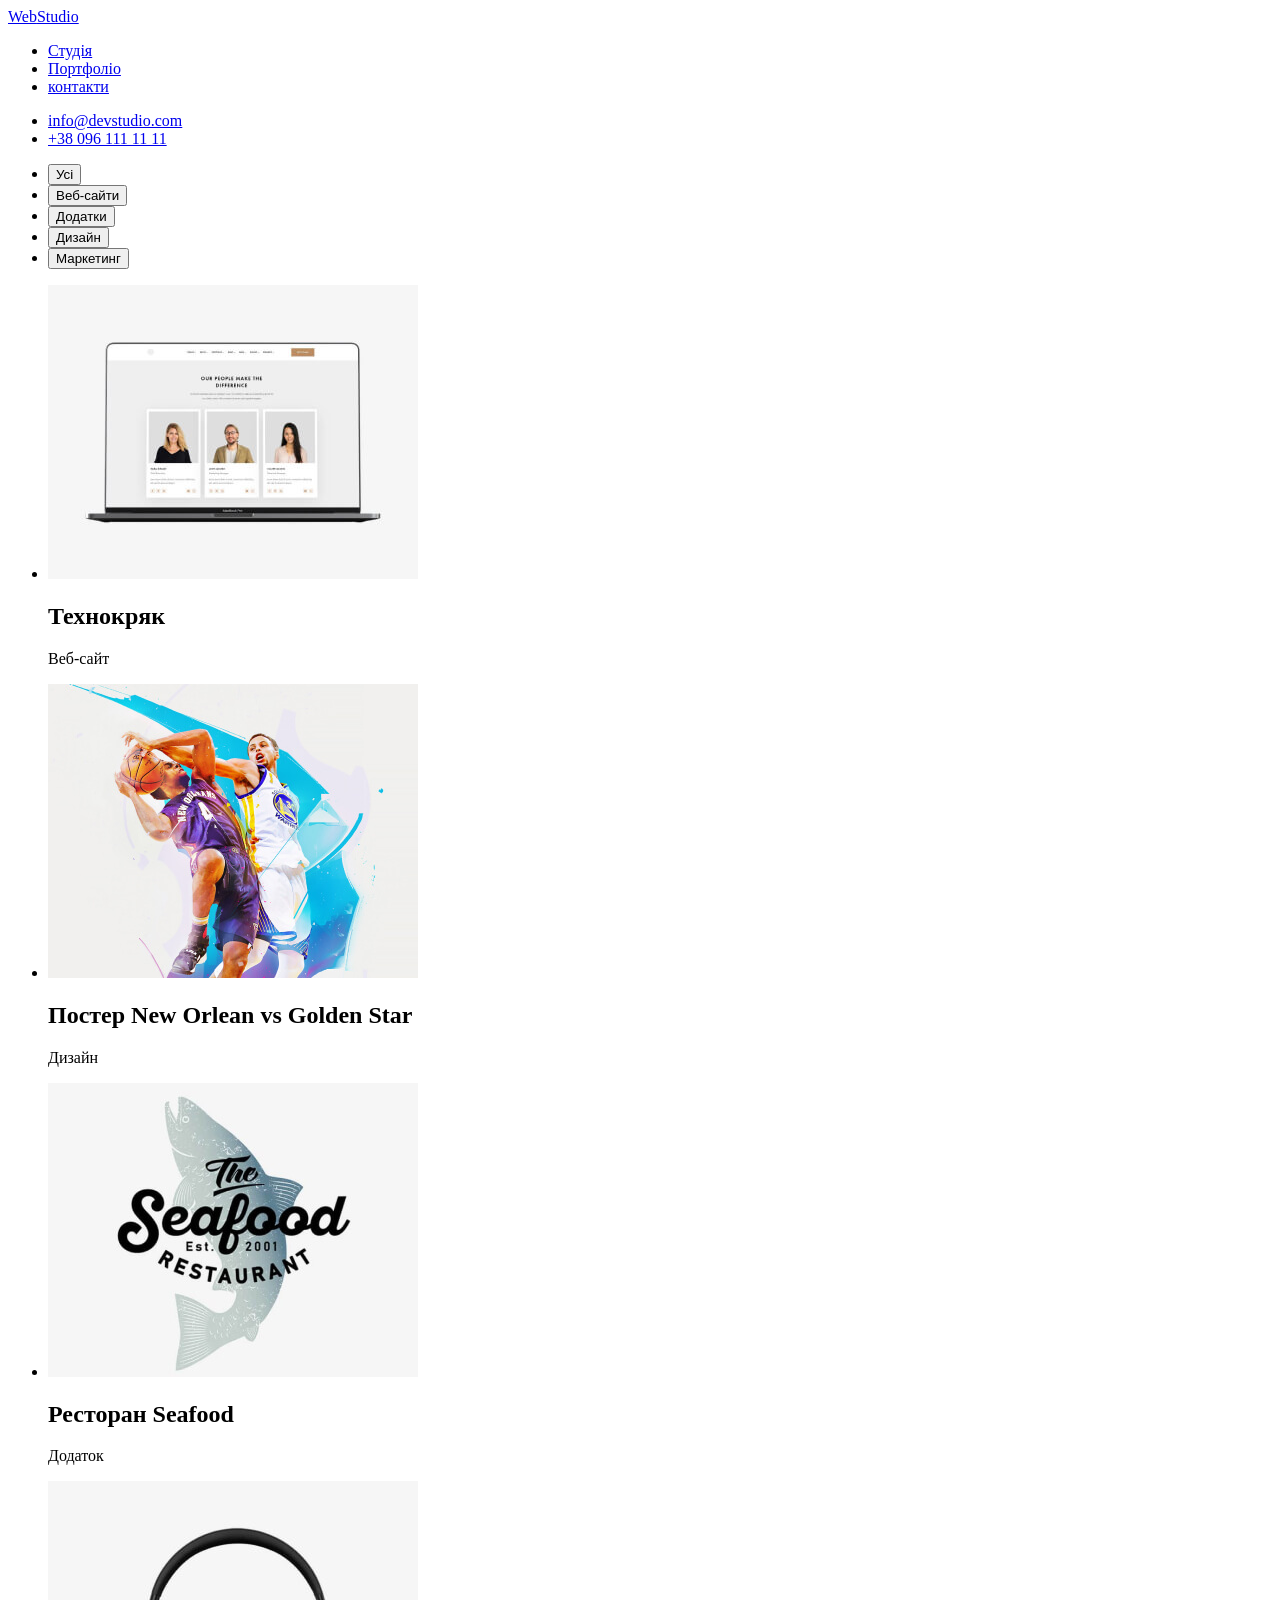
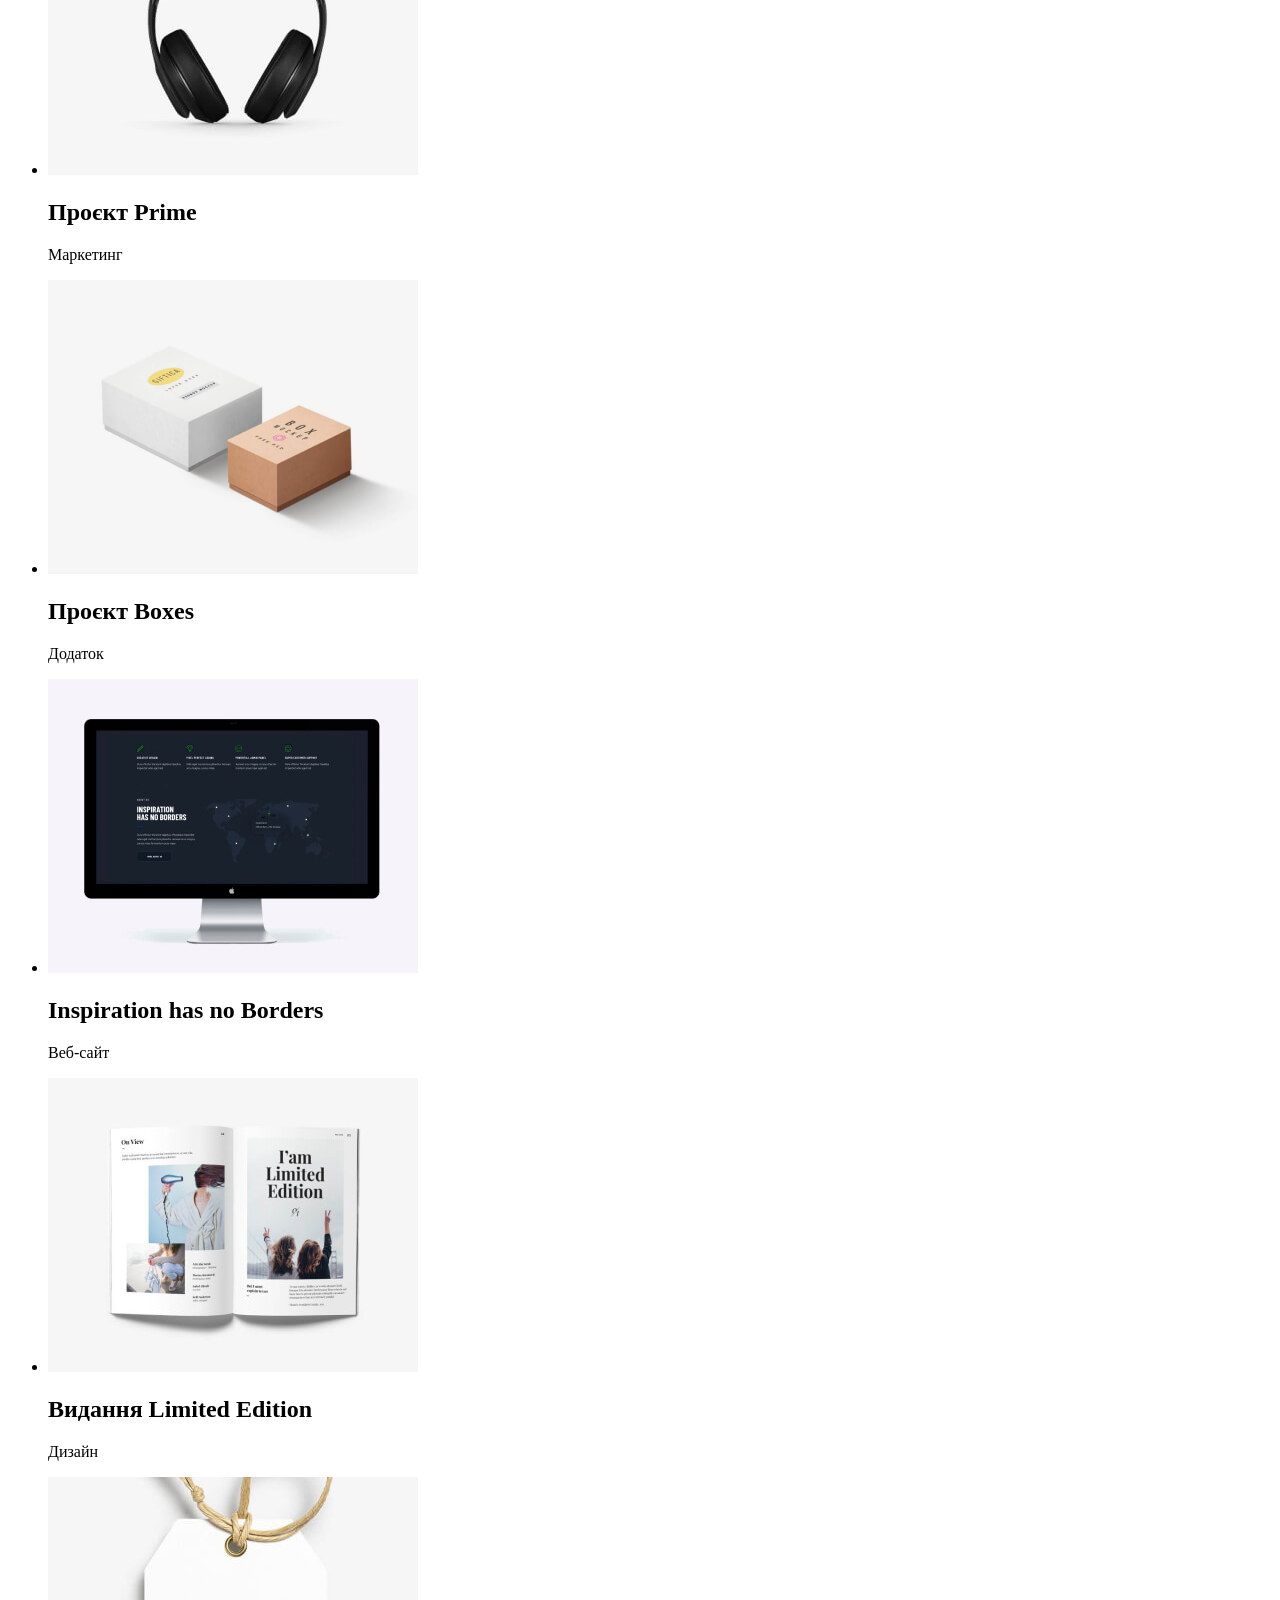
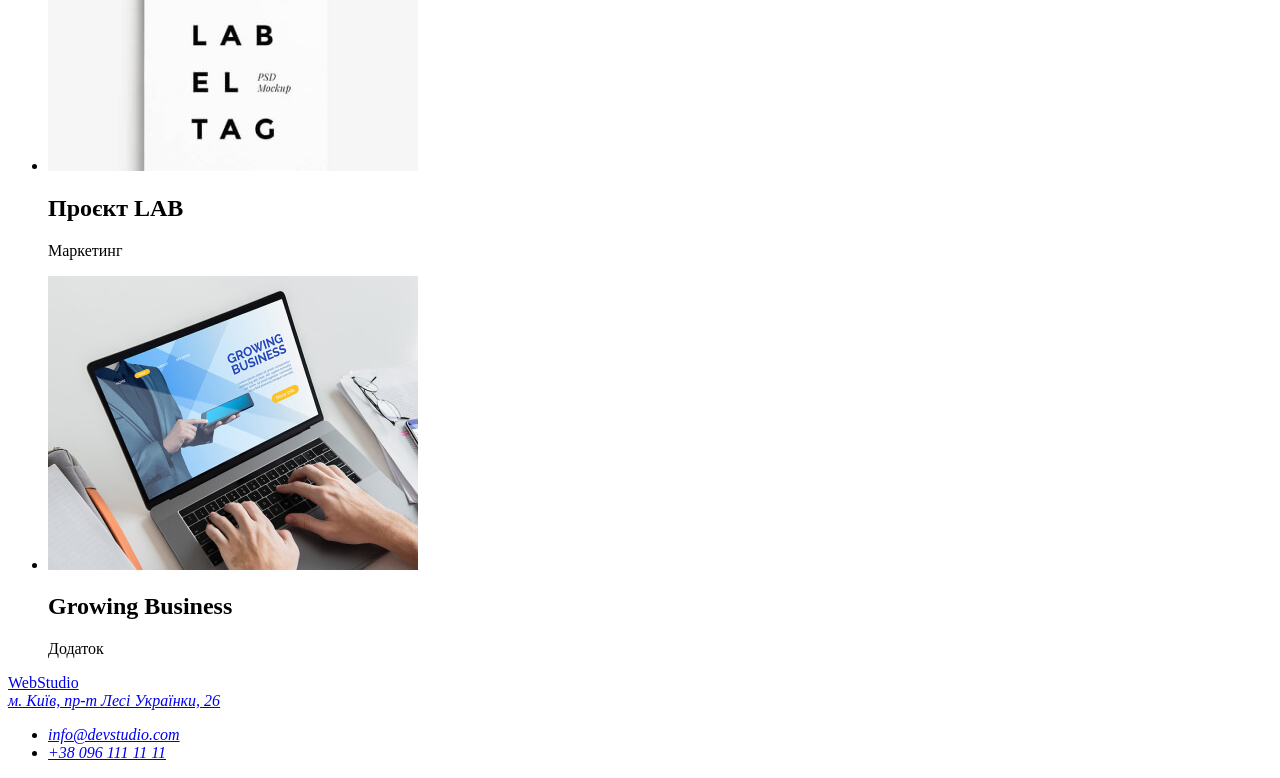
==== portfolio.html @ 22009d93 "Add files via upload" ====
<!DOCTYPE html>
<html lang="en">

<head>
    <meta charset="UTF-8">
    <meta name="viewport" content="width=device-width, initial-scale=1.0">
    <title>Document</title>
    <link rel="preconnect" href="https://fonts.googleapis.com">
    <link rel="preconnect" href="https://fonts.gstatic.com" crossorigin>
    <link
        href="https://fonts.googleapis.com/css2?family=Raleway:ital,wght@0,100..900;1,100..900&family=Roboto:ital,wght@0,100;0,300;0,400;0,500;0,700;0,900;1,100;1,300;1,400;1,500;1,700;1,900&display=swap"
        rel="stylesheet">
        
    <link rel="stylesheet" href="../style.css">
</head>

<body>
    <header class="header">

        <a href="../index.html" class="header-logo"><span class="header-web">Web</span>Studio</a>
        <nav class="header-nav">
            <ul class="nav-list">
                <li class="nav-item"><a class="nav-link" href="../index.html">Студія</a></li>
                <li class="nav-item"><a class="nav-link" href="../portfolio.html">Портфоліо</a></li>
                <li class="nav-item"><a class="nav-link" href="../contact.html">контакти</a></li>
            </ul>
        </nav>
        <ul class="header-list">
            <li class="header-item"><a class="header-link" href="mailto:info@devstudio.com">info@devstudio.com</a></li>
            <li class="header-item"><a class="header-link" href="tel:+380961111111">+38 096 111 11 11</a></li>
        </ul>
    </header>
    <main>
        <section class="card">
            <ul class="button-list">
                <li class="button-item"><button class="btn" type="button">Усі</button></li>
                <li class="button-item"><button class="btn" type="button">Веб-сайти</button></li>
                <li class="button-item"><button class="btn" type="button">Додатки</button></li>
                <li class="button-item"><button class="btn" type="button">Дизайн</button></li>
                <li class="button-item"><button class="btn" type="button">Маркетинг</button></li>
            </ul>
            <ul class="card-list">
                <li class="card-item">
                    <img class="card-img" src="../texno.jpg" alt="img">
                    <h2 class="card-title">Технокряк</h2>
                    <p class="card-text">Веб-сайт</p>
                </li>
                <li class="card-item">
                    <img class="card-img" src="../star.jpg" alt="img">
                    <h2 class="card-title">Постер New Orlean vs Golden Star</h2>
                    <p class="card-text">Дизайн</p>
                </li>
                <li class="card-item">
                    <img class="card-img" src="../seafood.jpg" alt="img">
                    <h2 class="card-title">Ресторан Seafood</h2>
                    <p class="card-text">Додаток</p>
                </li>
                <li class="card-item">
                    <img class="card-img" src="../prime.jpg" alt="img">
                    <h2 class="card-title">Проєкт Prime</h2>
                    <p class="card-text">Маркетинг</p>
                </li>
                <li class="card-item">
                    <img class="card-img" src="../boxes.jpg" alt="img">
                    <h2 class="card-title">Проєкт Boxes</h2>
                    <p class="card-text">Додаток</p>
                </li>
                <li class="card-item">
                    <img class="card-img" src="../inspiration.jpg" alt="img">
                    <h2 class="card-title">Inspiration has no Borders</h2>
                    <p class="card-text">Веб-сайт</p>
                </li>
                <li class="card-item">
                    <img class="card-img" src="../limited.jpg" alt="img">
                    <h2 class="card-title">Видання Limited Edition</h2>
                    <p class="card-text">Дизайн</p>
                </li>
                <li class="card-item">
                    <img class="card-img" src="../lab.jpg" alt="img">
                    <h2 class="card-title">Проєкт LAB</h2>
                    <p class="card-text">Маркетинг</p>
                </li>
                <li class="card-item">
                    <img class="card-img" src="../bussines.jpg" alt="img">
                    <h2 class="card-title">Growing Business</h2>
                    <p class="card-text">Додаток</p>
                </li>
            </ul>
        </section>
    </main>
    <footer class="footer">
        <a class="footer-logo" href="../index.html"><span class="footer-web">Web</span>Studio</a>
        <address class="footer-address">
            <a class="address-link"
                href="https://www.google.com/maps/d/viewer?mid=10uSM3H-mIU3GznYo2szRIEphczw&hl=en_US&ll=50.42718060723813%2C30.537789503466854&z=19">м.
                Київ, пр-т Лесі Українки, 26</a>
            <ul class="footer-list">
                <li class="footer-item"><a class="footer-link" href="mailto:info@devstudio.com">info@devstudio.com</a>
                </li>
                <li class="footer-item"><a class="footer-link" href="tel:+380961111111">+38 096 111 11 11</a></li>
            </ul>
        </address>
    </footer>
</body>

</html>
---- style.css ----
.box {
    width: 350px;
    height: 220px;
    padding: 15px 10px 20px 10px; 
    margin-bottom: 30px; 
    border: 2px dashed red;
    background-color: green ;
  }
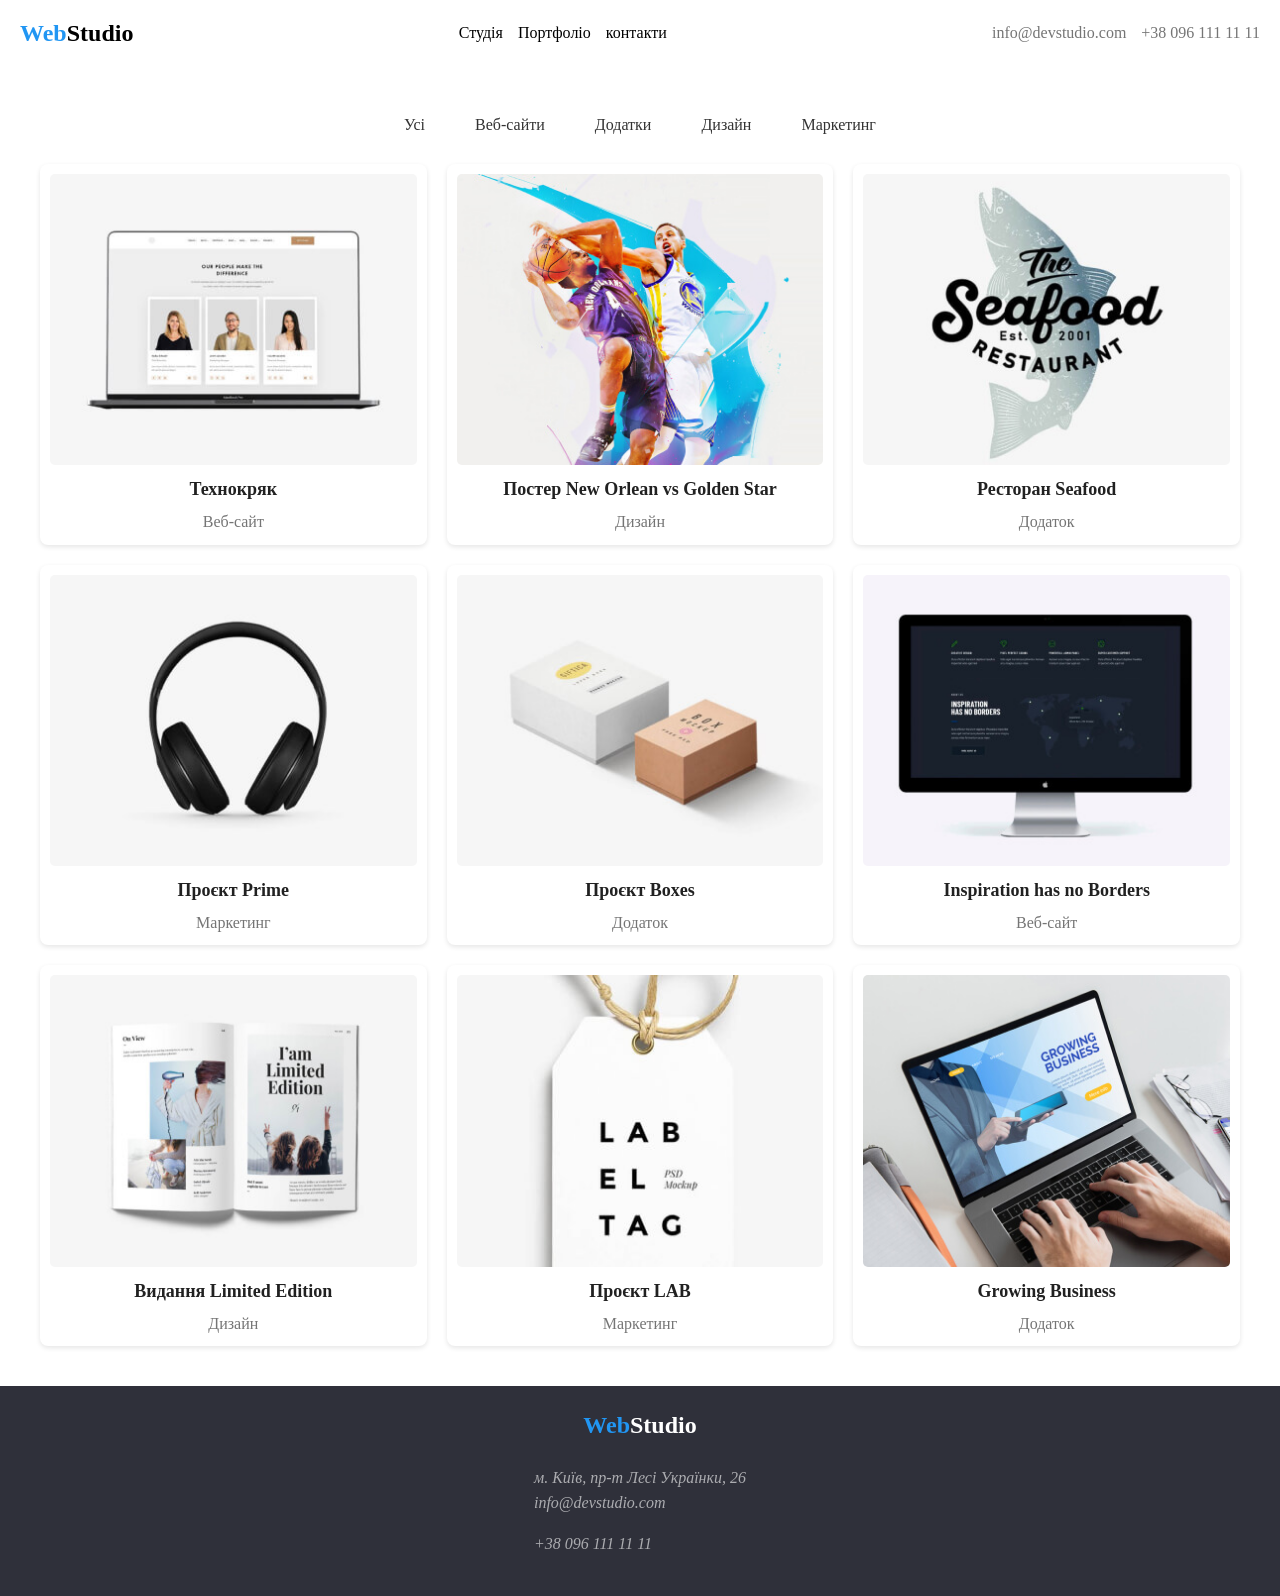
==== commit f4baa58a: "woow" ====
--- a/portfolio.html
+++ b/portfolio.html
@@ -1,17 +1,16 @@
 <!DOCTYPE html>
 <html lang="en">
-
 <head>
     <meta charset="UTF-8">
     <meta name="viewport" content="width=device-width, initial-scale=1.0">
-    <title>Document</title>
+    <title>WebStudio</title>
     <link rel="preconnect" href="https://fonts.googleapis.com">
-    <link rel="preconnect" href="https://fonts.gstatic.com" crossorigin>
-    <link
-        href="https://fonts.googleapis.com/css2?family=Raleway:ital,wght@0,100..900;1,100..900&family=Roboto:ital,wght@0,100;0,300;0,400;0,500;0,700;0,900;1,100;1,300;1,400;1,500;1,700;1,900&display=swap"
-        rel="stylesheet">
-        
+    <link href="https://fonts.googleapis.com/css2?family=Roboto:ital,wght@0,100;0,300;0,400;0,500;0,700;0,900;1,100;1,300;1,400;1,500;1,700;1,900&display=swap" rel="stylesheet">
+    <link href="https://fonts.googleapis.com/css2?family=Raleway:ital,wght@0,100..900;1,100..900&family=Roboto:ital,wght@0,100;0,300;0,400;0,500;0,700;0,900;1,100;1,300;1,400;1,500;1,700;1,900&display=swap rel="stylesheet">
+        <link rel="stylesheet" href="https://cdnjs.cloudflare.com/ajax/libs/modern-normalize/2.0.0/modern-normalize.min.css" integrity="sha512-4xo8blKMVCiXpTaLzQSLSw3KFOVPWhm/TRtuPVc4WG6kUgjH6J03IBuG7JZPkcWMxJ5huwaBpOpnwYElP/m6wg==" crossorigin="anonymous" referrerpolicy="no-referrer" />
+    <link rel="stylesheet" href="../reset.css">
     <link rel="stylesheet" href="../style.css">
+
 </head>
 
 <body>
--- a/style.css
+++ b/style.css
@@ -1,8 +1,348 @@
-.box {
-    width: 350px;
-    height: 220px;
-    padding: 15px 10px 20px 10px; 
-    margin-bottom: 30px; 
-    border: 2px dashed red;
-    background-color: green ;
-  }+:root {
+    --logo-color: #000;
+    --accent-color: #2196F3;
+    --title-color: #212121;
+    --added-text: #757575;
+    --main-background: #FFF;
+    --team-background: #F5F4FA;
+    --footer-background: #2F303A;
+    --footer-number: rgba(255, 255, 255, 0.60);
+}
+
+
+body {
+    font-family: ‘Inter’;
+    line-height: 1.6;
+    background-color: var(--main-background);
+
+}
+
+.header {
+    display: flex;
+    justify-content: space-between;
+    align-items: center;
+    color: #fff;
+    padding: 10px 20px;
+}
+
+.header-logo {
+    font-size: 24px;
+    text-decoration: none;
+    color: var(--logo-color);
+    font-weight: bold;
+}
+
+.header-web {
+    color: var(--accent-color);
+}
+
+.header-nav {
+    display: flex;
+    margin: 10px 0;
+}
+
+.nav-list {
+    display: flex;
+    gap: 15px;
+    padding: 0;
+    margin: 0;
+    list-style: none;
+}
+
+.nav-item {
+    margin: 0;
+}
+
+.nav-link {
+    text-decoration: none;
+    color: #000000;
+    transition: color 0.3s;
+}
+
+.nav-link:hover {
+    color: var(--accent-color);
+}
+
+.header-list {
+    list-style: none;
+    color: var(--logo-color);
+    display: flex;
+    gap: 15px;
+    padding: 0;
+    margin: 0;
+}
+
+.header-item {
+    margin: 0;
+}
+
+.header-link {
+    text-decoration: none;
+    color: var(--added-text);
+}
+
+.header-link:hover {
+    color: var(--accent-color);
+}
+
+
+/* Основний контент */
+main {
+    padding: 20px;
+}
+
+.hero {
+    display: flex;
+    flex-direction: column;
+    align-items: center;
+    justify-content: center;
+    text-align: center;
+    height: 400px;
+    background: linear-gradient(rgba(47, 48, 58, 0.4), rgba(47, 48, 58, 0.4)), url('../herowebstudio.png');
+    margin-bottom: 20px;
+}
+
+.hero-title {
+    font-size: 36px;
+    margin-bottom: 20px;
+    color: white;
+}
+
+.hero-button {
+    background-color: var(--accent-color);
+    border: none;
+    padding: 10px 20px;
+    border-radius: 5px;
+    color: #ffffff;
+    cursor: pointer;
+}
+
+.hero-button:hover {
+    background-color: #1976D2;
+}
+
+.perewagu {
+    margin-bottom: 40px;
+}
+
+.perewagu-list {
+    display: flex;
+    flex-wrap: wrap;
+    list-style: none;
+    gap: 20px;
+    justify-content: center;
+    padding: 0;
+}
+
+.perewagu-item {
+    flex: 1 1 calc(50% - 20px);
+    background: var(--main-background);
+    padding: 20px;
+    border-radius: 8px;
+    text-align: center;
+    box-shadow: 0 2px 5px rgba(0, 0, 0, 0.1);
+}
+
+.perewagu-title {
+    margin-bottom: 10px;
+    color: var(--title-color);
+}
+
+.perewagu-text {
+    color: var(--added-text);
+}
+
+.work {
+    margin-bottom: 40px;
+}
+
+.work-title {
+    text-align: center;
+    margin-bottom: 20px;
+    color: var(--title-color);
+}
+
+.work-list {
+    display: flex;
+    flex-wrap: wrap;
+    gap: 20px;
+    justify-content: center;
+}
+
+.work-item {
+    flex: 1 1 calc(33% - 20px);
+}
+
+.work-img {
+    width: 100%;
+    height: auto;
+    border-radius: 8px;
+}
+
+.team {
+    margin-bottom: 40px;
+    background-color: var(--team-background);
+    padding: 20px;
+}
+
+.team-title {
+    text-align: center;
+    margin-bottom: 20px;
+    color: var(--title-color);
+}
+
+.team-list {
+    display: flex;
+    flex-wrap: wrap;
+    gap: 20px;
+    justify-content: center;
+    list-style: none;
+    padding: 0;
+    margin: 0;
+}
+
+.team-item {
+    flex: 1 1 calc(25% - 20px);
+    background: var(--main-background);
+    border-radius: 8px;
+    text-align: center;
+    box-shadow: 0 2px 5px rgba(0, 0, 0, 0.1);
+    flex: 1 1 calc(25% - 20px);
+}
+
+.team-img {
+    width: 100%;
+}
+
+.team-name {
+    margin: 10px 0 5px;
+    color: var(--title-color);
+}
+
+.team-text {
+    color: var(--added-text);
+}
+
+
+.footer {
+    display: flex;
+    flex-direction: column;
+    background-color: var(--footer-background);
+    color: #fff;
+    align-items: center;
+    padding: 20px;
+}
+
+.footer-logo {
+    font-size: 24px;
+    text-decoration: none;
+    color: var(--main-background);
+    font-weight: bold;
+    margin-bottom: 20px;
+}
+
+.footer-web {
+    color: var(--accent-color);
+    margin-bottom: 20px;
+}
+
+.footer-address {
+    margin-bottom: 20px;
+}
+
+.address-link {
+    color: var(--footer-number);
+    text-decoration: none;
+
+}
+
+.address-link:hover {
+    text-decoration: underline;
+    color: var(--accent-color);
+}
+
+.footer-list {
+    flex-direction: column;
+    list-style: none;
+    display: flex;
+    flex-wrap: wrap;
+    justify-content: center;
+    gap: 15px;
+    padding: 0;
+    margin: 0;
+}
+
+.footer-item {
+    margin: 0;
+}
+
+.footer-link {
+    text-decoration: none;
+    color: var(--footer-number);
+}
+
+.footer-link:hover {
+    color: var(--accent-color);
+}
+
+
+.card {
+    padding: 20px;
+}
+
+.button-list {
+    display: flex;
+    justify-content: center;
+    list-style: none;
+    gap: 10px;
+    margin-bottom: 20px;
+    padding: 0;
+}
+
+
+
+.btn {
+    background-color: white;
+    border: none;
+    padding: 10px 20px;
+    border-radius: 5px;
+    color: #333;
+    cursor: pointer;
+}
+
+.btn:hover {
+    background-color: #1976D2;
+}
+
+.card-list {
+    display: grid;
+    grid-template-columns: repeat(3, 1fr);
+    gap: 20px;
+    padding: 0;
+    list-style: none;
+}
+
+.card-item {
+    background: var(--main-background);
+    padding: 10px;
+    border-radius: 8px;
+    text-align: center;
+    box-shadow: 0 2px 5px rgba(0, 0, 0, 0.1);
+}
+
+.card-img {
+    width: 100%;
+    height: auto;
+    border-radius: 5px;
+    margin-bottom: 10px;
+}
+
+.card-title {
+    margin: 10px 0 5px;
+    font-size: 18px;
+    color: var(--title-color);
+}
+
+.card-text {
+    color: var(--added-text);
+}
